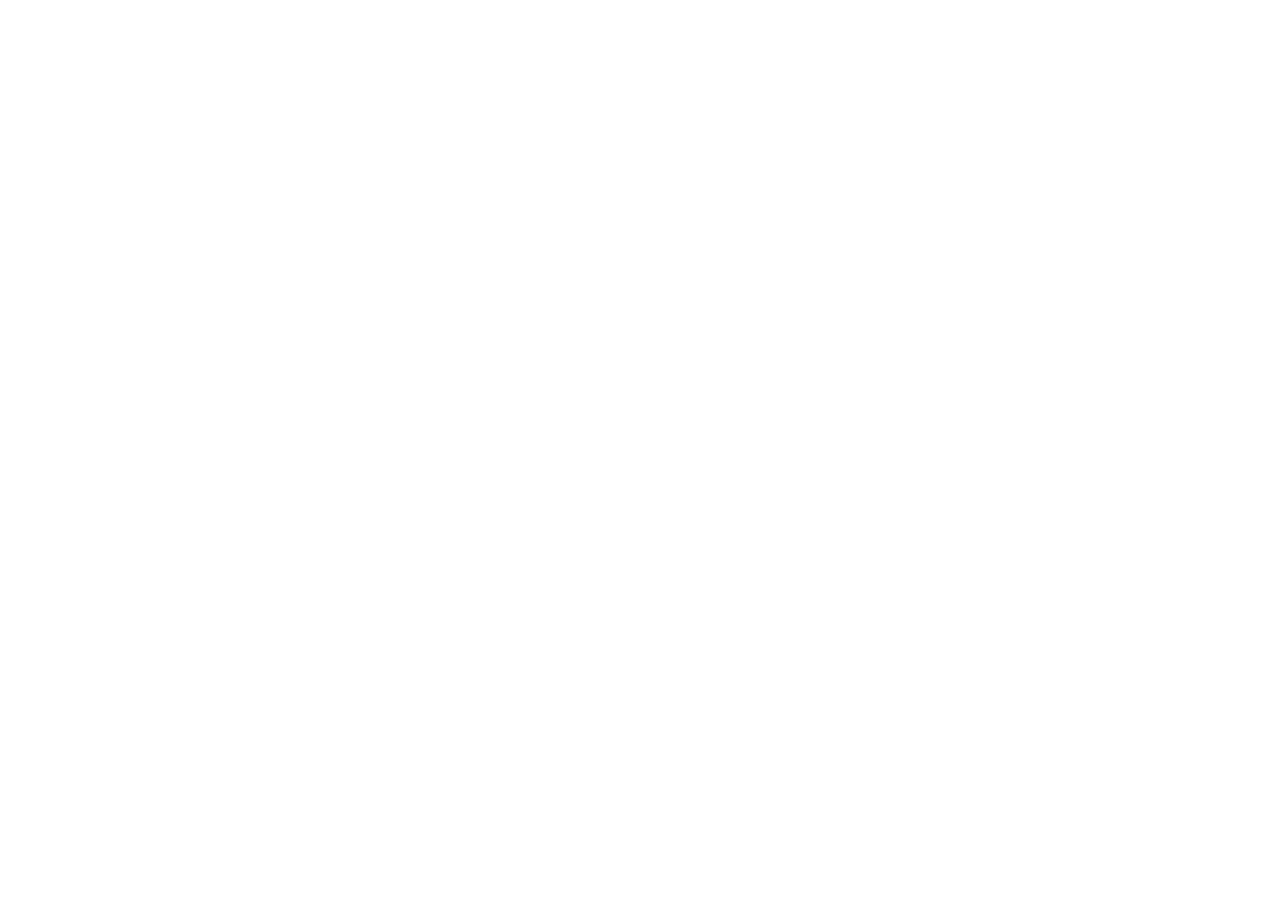
==== apelar.html @ fbb10264 "Initial commit" ====
<!DOCTYPE html>
<html lang="es">
<head>
  <meta charset="UTF-8" />
  <meta name="viewport" content="width=device-width, initial-scale=1.0"/>
  <title>Apelar Baneo</title>
  <link rel="stylesheet" href="estilos.css" />
  <link rel="stylesheet" href="animaciones.css" />
</head>
<body>
  <!-- Barra de navegación -->
  <div class="navbar">
    <a href="postulacion.html">Postular</a>
    <a href="apelar.html">Apelar baneo</a>
  </div>

  <div class="intro animate-fade-in">Cuéntanos más sobre tu apelación...</div>

  <div class="container animate-slide-up">
    <div class="profile animate-zoom-in">
      <div class="profile-pic">
        <img id="avatar" src="default.png" alt="Foto de perfil" />
      </div>
      <div class="profile-name" id="username">Usuario</div>
    </div>

    <form class="formulario animate-fade-in" id="formulario">
      <input type="text" id="edad" placeholder="Edad" required />
      <textarea id="razon_ban" placeholder="¿Por qué fuiste baneado?" required></textarea>
      <textarea id="apelacion" placeholder="¿Por qué deberíamos quitarte el baneo?" required></textarea>
      <button type="submit">Enviar Apelación</button>
    </form>
  </div>

  <img src="Paimon.gif" alt="Decoración" class="decoracion-img animate-float" />

  <script>
    const user = JSON.parse(localStorage.getItem("discordUser"));
    if (user) {
      const avatarFormat = user.avatar.startsWith("a_") ? "gif" : "png";
      const avatarURL = `https://cdn.discordapp.com/avatars/${user.id}/${user.avatar}.${avatarFormat}`;
      document.getElementById("avatar").src = avatarURL;
      document.getElementById("username").textContent = user.username;
    } else {
      const hash = window.location.hash;
      if (hash.includes("access_token")) {
        const params = new URLSearchParams(hash.slice(1));
        const token = params.get("access_token");

        fetch("https://discord.com/api/users/@me", {
          headers: { Authorization: `Bearer ${token}` }
        })
        .then(res => res.json())
        .then(userData => {
          localStorage.setItem("discordUser", JSON.stringify(userData));
          location.reload();
        });
      } else {
        window.location.href = "https://discord.com/oauth2/authorize?client_id=1377488695799582811&response_type=token&redirect_uri=http%3A%2F%2F127.0.0.1%3A3000%2Fapelar.html&scope=identify";
      }
    }

    document.getElementById("formulario").addEventListener("submit", e => {
      e.preventDefault();

      const edad = document.getElementById("edad").value;
      const razonBan = document.getElementById("razon_ban").value;
      const apelacion = document.getElementById("apelacion").value;

      const avatarUrl = `https://cdn.discordapp.com/avatars/${user.id}/${user.avatar}.${user.avatar.startsWith("a_") ? "gif" : "png"}`;

      fetch("https://discord.com/api/webhooks/1377521261579604029/RG03fM4EC7gzr8nnognq2QtMvHmBzYsg-vd7sNF0X7ZZotj8fg0eYitD0y_wQiSmVbqA", {
        method: "POST",
        headers: {
          "Content-Type": "application/json"
        },
        body: JSON.stringify({
          embeds: [
            {
              title: "📨 Nueva Apelación de Baneo",
              color: 0xe67e22,
              fields: [
                { name: "👤 Usuario", value: `${user.username}#${user.discriminator} (ID: ${user.id})`, inline: false },
                { name: "Edad", value: edad || "No respondido", inline: true },
                { name: "Razón del baneo", value: razonBan || "No respondido", inline: false },
                { name: "Apelación", value: apelacion || "No respondido", inline: false }
              ],
              thumbnail: { url: avatarUrl },
              footer: { text: `ID del usuario: ${user.id}` },
              timestamp: new Date().toISOString()
            }
          ]
        })
      }).then(() => {
        alert("✅ ¡Apelación enviada correctamente!");
        location.reload();
      });
    });
  </script>
</body>
</html>
---- estilos.css ----
body {
  font-family: sans-serif;
  background: linear-gradient(to bottom right, #ffffff, #e2ab73);
  height: 100vh;
  margin: 0;
  display: flex;
  flex-direction: column;
  align-items: center;
  justify-content: flex-start;
  padding-top: 80px;
}
.navbar {
  position: fixed;
  top: 0;
  width: 100%;
  background-color: white;
  display: flex;
  justify-content: center;
  gap: 2rem;
  padding: 1rem 0;
  box-shadow: 0 4px 8px rgba(0, 0, 0, 0.1);
  z-index: 100;
}
.navbar a {
  text-decoration: none;
  color: #333;
  font-weight: bold;
  padding: 0.5rem 1rem;
  border-radius: 10px;
  transition: background-color 0.3s;
}
.navbar a:hover {
  background-color: #eee;
}
.intro {
  font-size: 1.5rem;
  font-weight: bold;
  margin-bottom: 2rem;
}
.container {
  background: white;
  display: flex;
  border-radius: 20px;
  box-shadow: 0 10px 30px rgba(0, 0, 0, 0.1);
  padding: 2rem;
  max-width: 800px;
  width: 100%;
  gap: 2rem;
  z-index: 1;
}
.profile {
  width: 40%;
  display: flex;
  flex-direction: column;
  align-items: center;
  justify-content: center;
  border-right: 2px solid #eee;
  padding-right: 1rem;
}
.profile-pic {
  width: 120px;
  height: 120px;
  border-radius: 50%;
  background-color: #ccc;
  overflow: hidden;
  margin-bottom: 10px;
}
.profile-pic img {
  width: 100%;
  height: 100%;
  object-fit: cover;
}
.profile-name {
  font-weight: bold;
  font-size: 18px;
}
.formulario {
  width: 60%;
  display: flex;
  flex-direction: column;
  gap: 1rem;
}
input, textarea, button {
  width: 100%;
  padding: 0.75rem;
  border: 1px solid #ccc;
  border-radius: 10px;
  font-size: 1rem;
  font-family: inherit;
  box-sizing: border-box;
}
button {
  background-color: white;
  color: #4f46e5;
  border: 2px solid #4f46e5;
  cursor: pointer;
  font-weight: bold;
  transition: all 0.3s ease;
}
button:hover {
  background-color: #4f46e5;
  color: white;
}
.decoracion-img {
  position: absolute;
  left: 2rem;
  bottom: 2rem;
  width: 150px;
  height: auto;
  z-index: 0;
  opacity: 0.9;
}
---- animaciones.css ----
.animate-fade-in {
  animation: fadeIn 1s ease forwards;
}
@keyframes fadeIn {
  from { opacity: 0; }
  to { opacity: 1; }
}
.animate-slide-up {
  animation: slideUp 1s ease forwards;
}
@keyframes slideUp {
  from {
    opacity: 0;
    transform: translateY(20px);
  }
  to {
    opacity: 1;
    transform: translateY(0);
  }
}
.animate-zoom-in {
  animation: zoomIn 0.6s ease forwards;
}
@keyframes zoomIn {
  from {
    transform: scale(0.8);
    opacity: 0;
  }
  to {
    transform: scale(1);
    opacity: 1;
  }
}
.animate-float {
  animation: float 3s ease-in-out infinite;
}
@keyframes float {
  0% { transform: translateY(0); }
  50% { transform: translateY(-10px); }
  100% { transform: translateY(0); }
}
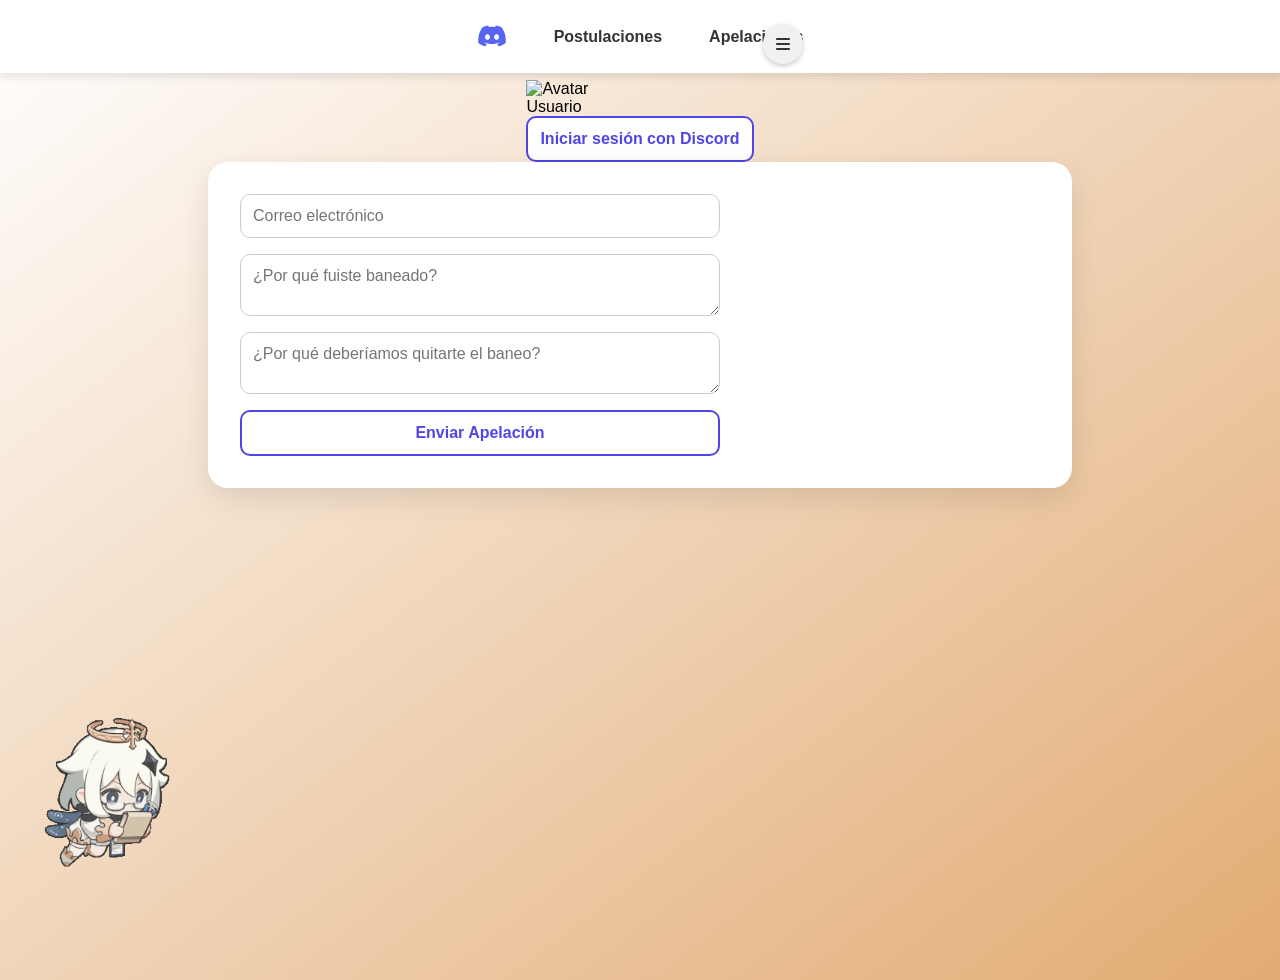
==== commit 17933e85: "apelar.html" ====
--- a/apelar.html
+++ b/apelar.html
@@ -2,88 +2,227 @@
 <html lang="es">
 <head>
   <meta charset="UTF-8" />
-  <meta name="viewport" content="width=device-width, initial-scale=1.0"/>
-  <title>Apelar Baneo</title>
+  <meta name="viewport" content="width=device-width, initial-scale=1.0" />
+  <title>Apelación de Baneo</title>
+   <style>
+    
+    .hamburger {
+      font-size: 16px;
+      cursor: pointer;
+      background: #f1f1f1;
+      border: none;
+      color: #333;
+      padding: 8px;
+      position: absolute;
+      right: 1rem;
+      top: 0.5rem;
+      width: 40px;
+      height: 40px;
+      display: flex !important; /* Forzar visibilidad */
+      align-items: center;
+      justify-content: center;
+      border-radius: 50%;
+      box-shadow: 0 2px 5px rgba(0,0,0,0.2);
+      z-index: 10000; /* Máxima prioridad */
+    }
+    
+    .hamburger:hover {
+      background: #e0e0e0;
+      transform: scale(1.05);
+    }
+    
+    .navbar-links {
+      display: flex;
+      gap: 15px;
+      align-items: center;
+      position: relative; /* Necesario para posicionar el botón */
+    }
+  </style>
   <link rel="stylesheet" href="estilos.css" />
   <link rel="stylesheet" href="animaciones.css" />
+  <link rel="stylesheet" href="https://cdnjs.cloudflare.com/ajax/libs/font-awesome/6.5.0/css/all.min.css">
 </head>
 <body>
-  <!-- Barra de navegación -->
-  <div class="navbar">
-    <a href="postulacion.html">Postular</a>
-    <a href="apelar.html">Apelar baneo</a>
-  </div>
-
-  <div class="intro animate-fade-in">Cuéntanos más sobre tu apelación...</div>
-
-  <div class="container animate-slide-up">
-    <div class="profile animate-zoom-in">
-      <div class="profile-pic">
-        <img id="avatar" src="default.png" alt="Foto de perfil" />
-      </div>
-      <div class="profile-name" id="username">Usuario</div>
-    </div>
-
-    <form class="formulario animate-fade-in" id="formulario">
-      <input type="text" id="edad" placeholder="Edad" required />
-      <textarea id="razon_ban" placeholder="¿Por qué fuiste baneado?" required></textarea>
-      <textarea id="apelacion" placeholder="¿Por qué deberíamos quitarte el baneo?" required></textarea>
-      <button type="submit">Enviar Apelación</button>
-    </form>
-  </div>
-
-  <img src="Paimon.gif" alt="Decoración" class="decoracion-img animate-float" />
-
-  <script>
-    const user = JSON.parse(localStorage.getItem("discordUser"));
-    if (user) {
-      const avatarFormat = user.avatar.startsWith("a_") ? "gif" : "png";
-      const avatarURL = `https://cdn.discordapp.com/avatars/${user.id}/${user.avatar}.${avatarFormat}`;
-      document.getElementById("avatar").src = avatarURL;
-      document.getElementById("username").textContent = user.username;
+
+<!-- NAVBAR ESTABLE -->
+<div class="navbar">
+  <div class="navbar-links">
+    <a href="https://discord.gg/genshinimpactes" target="_blank" rel="noopener noreferrer">
+      <i class="fab fa-discord" style="font-size: 24px; color: #5865F2;"></i>
+    </a>
+    <a href="postulacion.html" id="link-postulacion">Postulaciones</a>
+    <a href="apelar.html" id="link-apelar">Apelaciones</a>
+    <button class="hamburger" onclick="toggleSidebar()">
+      <i class="fas fa-bars"></i>
+    </button>
+  </div>
+</div>
+
+<div class="overlay" id="overlay" onclick="closeSidebar()"></div>
+<div class="sidebar" id="sidebar">
+  <div class="sidebar-banner" id="sidebarBanner">
+    <div class="sidebar-avatar"><img id="sidebarAvatar" src="default.png" alt="Avatar" /></div>
+  </div>
+  <div class="sidebar-username" id="sidebarUsername">Usuario</div>
+
+  <div class="sidebar-logout" id="sidebarLogout" style="display:none;">
+    <button onclick="logout()">Cerrar sesión</button>
+  </div>
+
+  <div class="sidebar-login" id="sidebarLogin" style="display:none;">
+    <button onclick="loginWithDiscord()">Iniciar sesión con Discord</button>
+  </div>
+</div>
+
+<!-- CONTENIDO DE APELACIÓN -->
+<div class="container animate-slide-up" id="contenido">
+  <form class="formulario animate-fade-in" id="formulario">
+    <input type="email" id="correo" placeholder="Correo electrónico" required />
+    <textarea id="razon_ban" placeholder="¿Por qué fuiste baneado?" required></textarea>
+    <textarea id="apelacion" placeholder="¿Por qué deberíamos quitarte el baneo?" required></textarea>
+    <button type="submit">Enviar Apelación</button>
+  </form>
+</div>
+
+<img src="Paimon.gif" alt="Decoración" class="decoracion-img animate-float" id="decoracion" />
+
+<script>
+  // FUNCIONES ESTABLES QUE NO AFECTAN EL LAYOUT
+  function toggleSidebar() {
+    const sidebar = document.getElementById("sidebar");
+    const overlay = document.getElementById("overlay");
+
+    if (sidebar.classList.contains("open")) {
+      closeSidebar();
     } else {
-      const hash = window.location.hash;
-      if (hash.includes("access_token")) {
-        const params = new URLSearchParams(hash.slice(1));
-        const token = params.get("access_token");
-
-        fetch("https://discord.com/api/users/@me", {
-          headers: { Authorization: `Bearer ${token}` }
-        })
-        .then(res => res.json())
-        .then(userData => {
-          localStorage.setItem("discordUser", JSON.stringify(userData));
-          location.reload();
-        });
-      } else {
-        window.location.href = "https://discord.com/oauth2/authorize?client_id=1377488695799582811&response_type=token&redirect_uri=http%3A%2F%2F127.0.0.1%3A3000%2Fapelar.html&scope=identify";
-      }
-    }
-
+      sidebar.classList.add("open");
+      overlay.classList.add("active");
+    }
+  }
+
+  function closeSidebar() {
+    const sidebar = document.getElementById("sidebar");
+    const overlay = document.getElementById("overlay");
+    sidebar.classList.remove("open");
+    sidebar.classList.add("closing");
+    overlay.classList.remove("active");
+
+    setTimeout(() => {
+      sidebar.classList.remove("closing");
+    }, 300);
+  }
+
+  function logout() {
+    localStorage.removeItem("discordUser");
+    localStorage.removeItem("discordToken");
+    location.reload();
+  }
+
+  function loginWithDiscord() {
+    const clientId = "1377488695799582811";
+    const redirectUri = encodeURIComponent("http://127.0.0.1:3000/apelar.html");
+    const scope = "identify";
+    const responseType = "token";
+    window.location.href = `https://discord.com/oauth2/authorize?client_id=${clientId}&response_type=${responseType}&redirect_uri=${redirectUri}&scope=${scope}`;
+  }
+
+  document.addEventListener("keydown", (e) => {
+    if (e.key === "Escape") closeSidebar();
+  });
+
+  async function getDiscordUser(token) {
+    const res = await fetch("https://discord.com/api/users/@me", {
+      headers: { Authorization: `Bearer ${token}` }
+    });
+    return await res.json();
+  }
+
+  async function handleAuth() {
+    // Mostrar botón de login si no hay usuario
+    if (!localStorage.getItem("discordUser")) {
+      document.getElementById("sidebarLogin").style.display = "block";
+    }
+    
+    const hash = window.location.hash;
+    if (hash.includes("access_token")) {
+      const params = new URLSearchParams(hash.slice(1));
+      const token = params.get("access_token");
+
+      try {
+        const userData = await getDiscordUser(token);
+        localStorage.setItem("discordUser", JSON.stringify(userData));
+        localStorage.setItem("discordToken", token);
+        window.location.hash = "";
+        location.reload();
+      } catch (error) {
+        alert("No se pudo autenticar con Discord.");
+      }
+    } else {
+      const storedUser = localStorage.getItem("discordUser");
+      if (storedUser) {
+        const user = JSON.parse(storedUser);
+        const avatarFormat = user.avatar?.startsWith("a_") ? "gif" : "png";
+        const avatarURL = `https://cdn.discordapp.com/avatars/${user.id}/${user.avatar}.${avatarFormat}`;
+        const bannerURL = user.banner
+          ? `https://cdn.discordapp.com/banners/${user.id}/${user.banner}.${user.banner.startsWith("a_") ? "gif" : "png"}?size=512`
+          : "https://i.pinimg.com/736x/0c/eb/2d/0ceb2d1ba310dbeb1fc7fe9286b165ff.jpg";
+
+        document.getElementById("sidebarAvatar").src = avatarURL;
+        document.getElementById("sidebarUsername").textContent = user.username;
+        document.getElementById("sidebarBanner").style.backgroundImage = `url('${bannerURL}')`;
+        document.getElementById("sidebarLogout").style.display = "block";
+        document.getElementById("sidebarLogin").style.display = "none";
+      }
+    }
+  }
+
+  // INICIALIZACIÓN ESTABLE
+  window.addEventListener('DOMContentLoaded', () => {
+    handleAuth();
+    
+    // Manejar el envío del formulario de apelación
     document.getElementById("formulario").addEventListener("submit", e => {
       e.preventDefault();
 
-      const edad = document.getElementById("edad").value;
+      // Verificar si el usuario está autenticado
+      const storedUser = localStorage.getItem("discordUser");
+      if (!storedUser) {
+        alert("❌ Debes iniciar sesión con Discord antes de enviar una apelación");
+        return;
+      }
+
+      const user = JSON.parse(storedUser);
+      const correo = document.getElementById("correo").value;
       const razonBan = document.getElementById("razon_ban").value;
       const apelacion = document.getElementById("apelacion").value;
 
-      const avatarUrl = `https://cdn.discordapp.com/avatars/${user.id}/${user.avatar}.${user.avatar.startsWith("a_") ? "gif" : "png"}`;
-
+      // Validar campos requeridos
+      if (!correo || !razonBan || !apelacion) {
+        alert("❌ Completa todos los campos antes de enviar la apelación");
+        return;
+      }
+
+      // Obtener avatar del usuario
+      const avatarFormat = user.avatar.startsWith("a_") ? "gif" : "png";
+      const avatarUrl = `https://cdn.discordapp.com/avatars/${user.id}/${user.avatar}.${avatarFormat}`;
+
+      // Enviar apelación al webhook de Discord
       fetch("https://discord.com/api/webhooks/1377521261579604029/RG03fM4EC7gzr8nnognq2QtMvHmBzYsg-vd7sNF0X7ZZotj8fg0eYitD0y_wQiSmVbqA", {
         method: "POST",
         headers: {
           "Content-Type": "application/json"
         },
         body: JSON.stringify({
+          "content": "Ha llegado una nueva apelación de baneo <:Paimonasesina:970216558897025064>",
           embeds: [
             {
-              title: "📨 Nueva Apelación de Baneo",
-              color: 0xe67e22,
+              title: "Nueva apelación de ban",
+              color: 0xed4245,
               fields: [
-                { name: "👤 Usuario", value: `${user.username}#${user.discriminator} (ID: ${user.id})`, inline: false },
-                { name: "Edad", value: edad || "No respondido", inline: true },
-                { name: "Razón del baneo", value: razonBan || "No respondido", inline: false },
-                { name: "Apelación", value: apelacion || "No respondido", inline: false }
+                { name: "👤 Usuario", value: `${user.username} (ID: ${user.id})`, inline: false },
+                { name: "📧 Correo", value: correo || "No proporcionado", inline: true },
+                { name: "🔴 Razón del baneo", value: razonBan || "No especificada", inline: false },
+                { name: "📝 Apelación", value: apelacion || "No especificada", inline: false }
               ],
               thumbnail: { url: avatarUrl },
               footer: { text: `ID del usuario: ${user.id}` },
@@ -92,10 +231,36 @@
           ]
         })
       }).then(() => {
-        alert("✅ ¡Apelación enviada correctamente!");
-        location.reload();
+        // Mostrar mensaje de éxito
+        document.getElementById("formulario").style.display = "none";
+        document.getElementById("decoracion").style.display = "none";
+
+        const mensajeGracias = document.createElement("div");
+        mensajeGracias.style.textAlign = "center";
+        mensajeGracias.style.marginTop = "2rem";
+        mensajeGracias.innerHTML = `
+          <h2>¡Apelación enviada con éxito!</h2>
+          <p>Tu solicitud ha sido recibida y será revisada por nuestro equipo.</p>
+          <img src="https://s3.getstickerpack.com/storage/uploads/sticker-pack/genshin-impact-paimon-1/sticker_13.png?647046bbdaac1ca3728c9de02ad210dc&d=200x200" 
+               alt="Paimon Gracias" 
+               style="margin-top: 1rem; width: 200px; height: 200px;" />
+        `;
+
+        document.getElementById("contenido").appendChild(mensajeGracias);
+      }).catch(error => {
+        alert("❌ Ocurrió un error al enviar tu apelación. Por favor intenta nuevamente.");
+        console.error("Error al enviar apelación:", error);
       });
     });
-  </script>
+
+    // Resaltar enlace activo
+    const path = window.location.pathname.split("/").pop();
+    if (path === "postulacion.html") {
+      document.getElementById("link-postulacion").classList.add("active");
+    } else if (path === "apelar.html") {
+      document.getElementById("link-apelar").classList.add("active");
+    }
+  });
+</script>
 </body>
 </html>
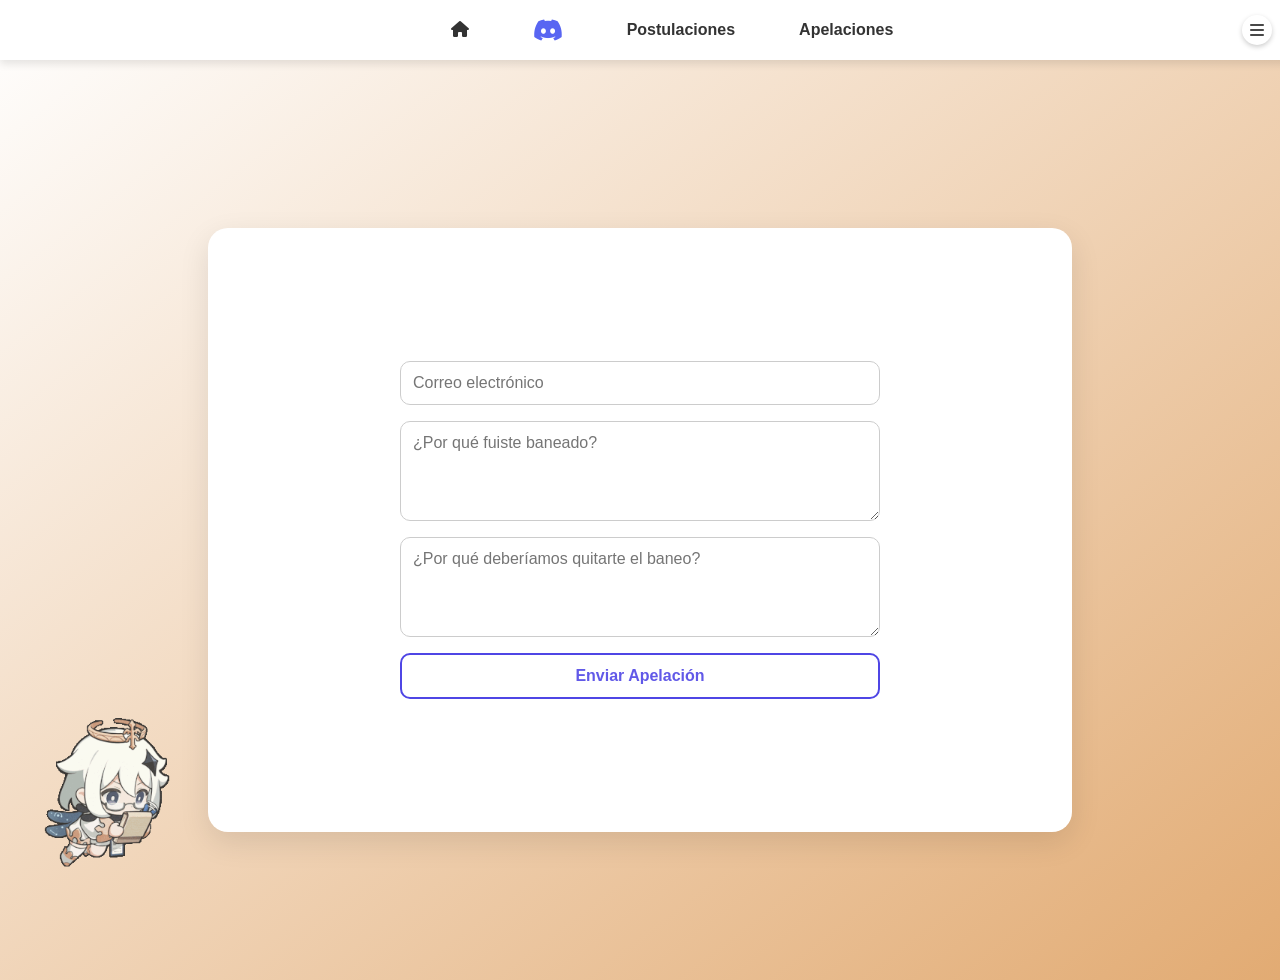
==== commit 166e5989: "Add files via upload" ====
--- a/apelar.html
+++ b/apelar.html
@@ -6,7 +6,8 @@
   <title>Apelación de Baneo</title>
    <style>
     
-    .hamburger {
+     .hamburger {
+      margin-right: 1.5rem;
       font-size: 16px;
       cursor: pointer;
       background: #f1f1f1;
@@ -15,15 +16,16 @@
       padding: 8px;
       position: absolute;
       right: 1rem;
-      top: 0.5rem;
       width: 40px;
       height: 40px;
-      display: flex !important; /* Forzar visibilidad */
+      display: flex !important;
+      /* Forzar visibilidad */
       align-items: center;
       justify-content: center;
       border-radius: 50%;
-      box-shadow: 0 2px 5px rgba(0,0,0,0.2);
-      z-index: 10000; /* Máxima prioridad */
+      box-shadow: 0 2px 5px rgba(0, 0, 0, 0.2);
+      z-index: 10000;
+      /* Máxima prioridad */
     }
     
     .hamburger:hover {
@@ -47,6 +49,9 @@
 <!-- NAVBAR ESTABLE -->
 <div class="navbar">
   <div class="navbar-links">
+    <a href="Index.html">
+        <i class="fas fa-home"></i>
+      </a>
     <a href="https://discord.gg/genshinimpactes" target="_blank" rel="noopener noreferrer">
       <i class="fab fa-discord" style="font-size: 24px; color: #5865F2;"></i>
     </a>
@@ -86,181 +91,46 @@
 
 <img src="Paimon.gif" alt="Decoración" class="decoracion-img animate-float" id="decoracion" />
 
-<script>
-  // FUNCIONES ESTABLES QUE NO AFECTAN EL LAYOUT
-  function toggleSidebar() {
-    const sidebar = document.getElementById("sidebar");
-    const overlay = document.getElementById("overlay");
+  <script>
+    async function getDiscordUser(token) {
+      const res = await fetch("https://discord.com/api/users/@me", {
+        headers: {
+          Authorization: `Bearer ${token}`
+        }
+      });
+      return await res.json();
+    }
 
-    if (sidebar.classList.contains("open")) {
-      closeSidebar();
-    } else {
-      sidebar.classList.add("open");
-      overlay.classList.add("active");
-    }
-  }
+    async function handleAuth() {
+      const hash = window.location.hash;
+      if (hash.includes("access_token")) {
+        const params = new URLSearchParams(hash.slice(1));
+        const token = params.get("access_token");
 
-  function closeSidebar() {
-    const sidebar = document.getElementById("sidebar");
-    const overlay = document.getElementById("overlay");
-    sidebar.classList.remove("open");
-    sidebar.classList.add("closing");
-    overlay.classList.remove("active");
-
-    setTimeout(() => {
-      sidebar.classList.remove("closing");
-    }, 300);
-  }
-
-  function logout() {
-    localStorage.removeItem("discordUser");
-    localStorage.removeItem("discordToken");
-    location.reload();
-  }
-
-  function loginWithDiscord() {
-    const clientId = "1377488695799582811";
-    const redirectUri = encodeURIComponent("http://127.0.0.1:3000/apelar.html");
-    const scope = "identify";
-    const responseType = "token";
-    window.location.href = `https://discord.com/oauth2/authorize?client_id=${clientId}&response_type=${responseType}&redirect_uri=${redirectUri}&scope=${scope}`;
-  }
-
-  document.addEventListener("keydown", (e) => {
-    if (e.key === "Escape") closeSidebar();
-  });
-
-  async function getDiscordUser(token) {
-    const res = await fetch("https://discord.com/api/users/@me", {
-      headers: { Authorization: `Bearer ${token}` }
-    });
-    return await res.json();
-  }
-
-  async function handleAuth() {
-    // Mostrar botón de login si no hay usuario
-    if (!localStorage.getItem("discordUser")) {
-      document.getElementById("sidebarLogin").style.display = "block";
-    }
-    
-    const hash = window.location.hash;
-    if (hash.includes("access_token")) {
-      const params = new URLSearchParams(hash.slice(1));
-      const token = params.get("access_token");
-
-      try {
-        const userData = await getDiscordUser(token);
-        localStorage.setItem("discordUser", JSON.stringify(userData));
-        localStorage.setItem("discordToken", token);
-        window.location.hash = "";
-        location.reload();
-      } catch (error) {
-        alert("No se pudo autenticar con Discord.");
-      }
-    } else {
-      const storedUser = localStorage.getItem("discordUser");
-      if (storedUser) {
-        const user = JSON.parse(storedUser);
-        const avatarFormat = user.avatar?.startsWith("a_") ? "gif" : "png";
-        const avatarURL = `https://cdn.discordapp.com/avatars/${user.id}/${user.avatar}.${avatarFormat}`;
-        const bannerURL = user.banner
-          ? `https://cdn.discordapp.com/banners/${user.id}/${user.banner}.${user.banner.startsWith("a_") ? "gif" : "png"}?size=512`
-          : "https://i.pinimg.com/736x/0c/eb/2d/0ceb2d1ba310dbeb1fc7fe9286b165ff.jpg";
-
-        document.getElementById("sidebarAvatar").src = avatarURL;
-        document.getElementById("sidebarUsername").textContent = user.username;
-        document.getElementById("sidebarBanner").style.backgroundImage = `url('${bannerURL}')`;
-        document.getElementById("sidebarLogout").style.display = "block";
-        document.getElementById("sidebarLogin").style.display = "none";
+        try {
+          const userData = await getDiscordUser(token);
+          localStorage.setItem("discordUser", JSON.stringify(userData));
+          localStorage.setItem("discordToken", token);
+          window.location.hash = "";
+          location.reload();
+        } catch (error) {
+          alert("No se pudo autenticar con Discord.");
+        }
+      } else {
+        const storedUser = localStorage.getItem("discordUser");
+        if (storedUser) {
+          const user = JSON.parse(storedUser);
+          document.querySelector(".login-btn").style.display = "none";
+        }
       }
     }
-  }
 
-  // INICIALIZACIÓN ESTABLE
-  window.addEventListener('DOMContentLoaded', () => {
+    function loginWithDiscord() {
+      window.location.href = "https://discord.com/oauth2/authorize?client_id=1377488695799582811&response_type=token&redirect_uri=http%3A%2F%2F127.0.0.1%3A3000%2Findex.html&scope=identify";
+    }
+
     handleAuth();
-    
-    // Manejar el envío del formulario de apelación
-    document.getElementById("formulario").addEventListener("submit", e => {
-      e.preventDefault();
-
-      // Verificar si el usuario está autenticado
-      const storedUser = localStorage.getItem("discordUser");
-      if (!storedUser) {
-        alert("❌ Debes iniciar sesión con Discord antes de enviar una apelación");
-        return;
-      }
-
-      const user = JSON.parse(storedUser);
-      const correo = document.getElementById("correo").value;
-      const razonBan = document.getElementById("razon_ban").value;
-      const apelacion = document.getElementById("apelacion").value;
-
-      // Validar campos requeridos
-      if (!correo || !razonBan || !apelacion) {
-        alert("❌ Completa todos los campos antes de enviar la apelación");
-        return;
-      }
-
-      // Obtener avatar del usuario
-      const avatarFormat = user.avatar.startsWith("a_") ? "gif" : "png";
-      const avatarUrl = `https://cdn.discordapp.com/avatars/${user.id}/${user.avatar}.${avatarFormat}`;
-
-      // Enviar apelación al webhook de Discord
-      fetch("https://discord.com/api/webhooks/1377521261579604029/RG03fM4EC7gzr8nnognq2QtMvHmBzYsg-vd7sNF0X7ZZotj8fg0eYitD0y_wQiSmVbqA", {
-        method: "POST",
-        headers: {
-          "Content-Type": "application/json"
-        },
-        body: JSON.stringify({
-          "content": "Ha llegado una nueva apelación de baneo <:Paimonasesina:970216558897025064>",
-          embeds: [
-            {
-              title: "Nueva apelación de ban",
-              color: 0xed4245,
-              fields: [
-                { name: "👤 Usuario", value: `${user.username} (ID: ${user.id})`, inline: false },
-                { name: "📧 Correo", value: correo || "No proporcionado", inline: true },
-                { name: "🔴 Razón del baneo", value: razonBan || "No especificada", inline: false },
-                { name: "📝 Apelación", value: apelacion || "No especificada", inline: false }
-              ],
-              thumbnail: { url: avatarUrl },
-              footer: { text: `ID del usuario: ${user.id}` },
-              timestamp: new Date().toISOString()
-            }
-          ]
-        })
-      }).then(() => {
-        // Mostrar mensaje de éxito
-        document.getElementById("formulario").style.display = "none";
-        document.getElementById("decoracion").style.display = "none";
-
-        const mensajeGracias = document.createElement("div");
-        mensajeGracias.style.textAlign = "center";
-        mensajeGracias.style.marginTop = "2rem";
-        mensajeGracias.innerHTML = `
-          <h2>¡Apelación enviada con éxito!</h2>
-          <p>Tu solicitud ha sido recibida y será revisada por nuestro equipo.</p>
-          <img src="https://s3.getstickerpack.com/storage/uploads/sticker-pack/genshin-impact-paimon-1/sticker_13.png?647046bbdaac1ca3728c9de02ad210dc&d=200x200" 
-               alt="Paimon Gracias" 
-               style="margin-top: 1rem; width: 200px; height: 200px;" />
-        `;
-
-        document.getElementById("contenido").appendChild(mensajeGracias);
-      }).catch(error => {
-        alert("❌ Ocurrió un error al enviar tu apelación. Por favor intenta nuevamente.");
-        console.error("Error al enviar apelación:", error);
-      });
-    });
-
-    // Resaltar enlace activo
-    const path = window.location.pathname.split("/").pop();
-    if (path === "postulacion.html") {
-      document.getElementById("link-postulacion").classList.add("active");
-    } else if (path === "apelar.html") {
-      document.getElementById("link-apelar").classList.add("active");
-    }
-  });
-</script>
+  </script>
+<script src="Scrips.js"></script>
 </body>
 </html>
--- a/estilos.css
+++ b/estilos.css
@@ -1,112 +1,431 @@
-body {
-  font-family: sans-serif;
-  background: linear-gradient(to bottom right, #ffffff, #e2ab73);
-  height: 100vh;
-  margin: 0;
-  display: flex;
-  flex-direction: column;
-  align-items: center;
-  justify-content: flex-start;
-  padding-top: 80px;
-}
-.navbar {
-  position: fixed;
-  top: 0;
-  width: 100%;
-  background-color: white;
-  display: flex;
-  justify-content: center;
-  gap: 2rem;
-  padding: 1rem 0;
-  box-shadow: 0 4px 8px rgba(0, 0, 0, 0.1);
-  z-index: 100;
-}
-.navbar a {
-  text-decoration: none;
-  color: #333;
-  font-weight: bold;
-  padding: 0.5rem 1rem;
-  border-radius: 10px;
-  transition: background-color 0.3s;
-}
-.navbar a:hover {
-  background-color: #eee;
-}
-.intro {
-  font-size: 1.5rem;
-  font-weight: bold;
-  margin-bottom: 2rem;
-}
-.container {
-  background: white;
-  display: flex;
-  border-radius: 20px;
-  box-shadow: 0 10px 30px rgba(0, 0, 0, 0.1);
-  padding: 2rem;
-  max-width: 800px;
-  width: 100%;
-  gap: 2rem;
-  z-index: 1;
-}
-.profile {
-  width: 40%;
-  display: flex;
-  flex-direction: column;
-  align-items: center;
-  justify-content: center;
-  border-right: 2px solid #eee;
-  padding-right: 1rem;
-}
-.profile-pic {
-  width: 120px;
-  height: 120px;
-  border-radius: 50%;
-  background-color: #ccc;
-  overflow: hidden;
-  margin-bottom: 10px;
-}
-.profile-pic img {
-  width: 100%;
-  height: 100%;
-  object-fit: cover;
-}
-.profile-name {
-  font-weight: bold;
-  font-size: 18px;
-}
-.formulario {
-  width: 60%;
-  display: flex;
-  flex-direction: column;
-  gap: 1rem;
-}
-input, textarea, button {
-  width: 100%;
-  padding: 0.75rem;
-  border: 1px solid #ccc;
-  border-radius: 10px;
-  font-size: 1rem;
-  font-family: inherit;
-  box-sizing: border-box;
-}
-button {
-  background-color: white;
-  color: #4f46e5;
-  border: 2px solid #4f46e5;
-  cursor: pointer;
-  font-weight: bold;
-  transition: all 0.3s ease;
-}
-button:hover {
-  background-color: #4f46e5;
-  color: white;
-}
-.decoracion-img {
-  position: absolute;
-  left: 2rem;
-  bottom: 2rem;
-  width: 150px;
-  height: auto;
-  z-index: 0;
-  opacity: 0.9;
-}+body {
+  font-family: sans-serif;
+  background: linear-gradient(to bottom right, #ffffff, #e2ab73);
+  margin: 0;
+  height: 100vh;
+  display: flex;
+  flex-direction: column;
+  align-items: center;
+  justify-content: flex-start;
+  padding-top: 80px;
+  overflow-x: hidden;
+}
+
+.navbar {
+  position: fixed;
+  top: 0;
+  left: 0;
+  width: 100%;
+  height: 60px;
+  background-color: white;
+  z-index: 1000;
+  display: flex;
+  justify-content: space-between;
+  align-items: center;
+  padding: 0 2rem;
+  box-shadow: 0 4px 8px rgba(0, 0, 0, 0.1);
+}
+
+.navbar-links {
+  display: flex;
+  justify-content: center;
+  align-items: center;
+  gap: 2rem;
+  flex: 1;
+}
+
+.navbar a {
+  text-decoration: none;
+  color: #333;
+  font-weight: bold;
+  padding: 0.5rem 1rem;
+  border-radius: 10px;
+  transition: all 0.4s cubic-bezier(0.175, 0.885, 0.32, 1.275);
+  position: relative;
+  overflow: hidden;
+}
+
+.navbar a::before {
+  content: '';
+  position: absolute;
+  top: 0;
+  left: 0;
+  width: 0;
+  height: 100%;
+  background: rgba(79, 70, 229, 0.1);
+  transition: width 0.4s ease;
+  z-index: -1;
+}
+
+.navbar a:hover {
+  background-color: #eee;
+  transform: translateY(-2px);
+}
+
+.navbar a:hover::before {
+  width: 100%;
+}
+
+.intro {
+  font-size: 1.5rem;
+  font-weight: bold;
+  margin-bottom: 2rem;
+}
+
+.intro h1 {
+  font-size: 2rem;
+  text-align: center;
+  color: #333;
+  margin-bottom: 1rem;
+}
+
+.container {
+  background: white;
+  display: flex;
+  flex-direction: column;
+  justify-content: center;
+  align-items: center;
+  border-radius: 20px;
+  box-shadow: 0 10px 30px rgba(0, 0, 0, 0.1);
+  padding: 2rem;
+  max-width: 800px;
+  width: 90%;
+  margin: auto;
+  z-index: 1;
+  min-height: 60vh;
+  position: relative;
+}
+
+.profile {
+  display: none;
+}
+
+.formulario {
+  width: 60%;
+  display: flex;
+  flex-direction: column;
+  gap: 1rem;
+}
+
+input,
+textarea,
+button {
+  width: 100%;
+  padding: 0.75rem;
+  border: 1px solid #ccc;
+  border-radius: 10px;
+  font-size: 1rem;
+  font-family: inherit;
+  box-sizing: border-box;
+}
+
+textarea {
+  resize: vertical;
+  min-height: 100px;
+}
+
+button {
+  background-color: white;
+  color: #4f46e5;
+  border: 2px solid #4f46e5;
+  cursor: pointer;
+  font-weight: bold;
+  transition: all 0.3s ease;
+  position: relative;
+  overflow: hidden;
+}
+
+button::after {
+  content: '';
+  position: absolute;
+  top: -50%;
+  left: -50%;
+  width: 200%;
+  height: 200%;
+  background: rgba(255, 255, 255, 0.1);
+  transform: rotate(30deg);
+  transition: all 0.6s ease;
+}
+
+button:hover::after {
+  transform: rotate(30deg) translate(20%, 20%);
+}
+
+button:active {
+  transform: scale(0.96);
+}
+
+button:hover {
+  background-color: #4f46e5;
+  color: white;
+}
+
+button#next {
+  background: linear-gradient(to right, #4f46e5, #6b5cff);
+  color: white;
+  border: none;
+  font-weight: bold;
+  padding: 0.9rem;
+  font-size: 1.1rem;
+  border-radius: 12px;
+  box-shadow: 0 4px 12px rgba(0, 0, 0, 0.15);
+  transition: transform 0.2s ease, box-shadow 0.2s ease;
+  align-self: flex-end;
+  max-width: 200px;
+}
+
+button#next:hover {
+  transform: translateY(-2px);
+  box-shadow: 0 6px 18px rgba(0, 0, 0, 0.2);
+  background: linear-gradient(to right, #6b5cff, #4f46e5);
+}
+
+.decoracion-img {
+  position: absolute;
+  left: 2rem;
+  bottom: 2rem;
+  width: 150px;
+  height: auto;
+  z-index: 0;
+  opacity: 0.9;
+}
+
+/* SIDEBAR */
+.sidebar {
+  position: fixed;
+  top: 0;
+  right: -300px;
+  width: 300px;
+  height: 100%;
+  background-color: #fff;
+  box-shadow: -4px 0 15px rgba(0, 0, 0, 0.2);
+  padding: 1rem;
+  z-index: 1100;
+  transition: right 0.4s cubic-bezier(0.23, 1, 0.32, 1);
+  pointer-events: none;
+  visibility: hidden;
+}
+
+.sidebar.open {
+  right: 0;
+  pointer-events: all;
+  visibility: visible;
+}
+
+.sidebar .close-btn {
+  position: absolute;
+  top: 1rem;
+  right: 1rem;
+  font-size: 24px;
+  cursor: pointer;
+  z-index: 1101;
+  color: #4f46e5;
+  background: rgba(255, 255, 255, 0.9);
+  border-radius: 50%;
+  width: 32px;
+  height: 32px;
+  display: flex;
+  align-items: center;
+  justify-content: center;
+  transition: all 0.3s ease;
+}
+
+.sidebar .close-btn:hover {
+  transform: rotate(90deg) scale(1.1);
+  background: #4f46e5;
+  color: white;
+}
+
+.sidebar-banner {
+  width: 100%;
+  height: 120px;
+  background-size: cover;
+  background-position: center;
+  border-radius: 10px;
+  margin-bottom: 1rem;
+  position: relative;
+  opacity: 0;
+  animation: fadeIn 0.6s ease forwards;
+}
+
+.sidebar-avatar {
+  width: 80px;
+  height: 80px;
+  border-radius: 50%;
+  overflow: hidden;
+  position: absolute;
+  bottom: -40px;
+  left: 50%;
+  transform: translateX(-50%);
+  border: 4px solid white;
+  opacity: 0;
+  animation: fadeIn 0.6s ease forwards;
+  background-color: white;
+  display: flex;
+  justify-content: center;
+  align-items: center;
+}
+
+.sidebar-avatar img {
+  width: 100%;
+  height: 100%;
+  object-fit: cover;
+}
+
+.sidebar-username {
+  margin-top: 50px;
+  text-align: center;
+  font-weight: bold;
+  opacity: 0;
+  animation: fadeIn 0.6s ease forwards;
+}
+
+/* Sidebar perfil */
+.profile-sidebar {
+  display: flex;
+  flex-direction: column;
+  align-items: center;
+  padding: 1rem;
+  gap: 1rem;
+}
+
+.profile-sidebar img {
+  width: 80px;
+  height: 80px;
+  border-radius: 50%;
+  object-fit: cover;
+}
+
+.profile-sidebar #sidebar-username {
+  font-weight: bold;
+  font-size: 1rem;
+  text-align: center;
+}
+
+#loginBtnSidebar {
+  padding: 0.5rem 1rem;
+  background-color: white;
+  border: 2px solid #4f46e5;
+  color: #4f46e5;
+  border-radius: 10px;
+  cursor: pointer;
+  font-weight: bold;
+  transition: all 0.3s;
+}
+
+#loginBtnSidebar:hover {
+  background-color: #4f46e5;
+  color: white;
+}
+
+/* BOTÓN HAMBURGUESA - AHORA MÁS PEQUEÑO */
+.hamburger {
+  font-size: 16px; /* Reducido de 20px */
+  cursor: pointer;
+  background: none;
+  border: none;
+  color: #333;
+  padding: 6px; /* Reducido de 8px */
+  position: absolute;
+  right: 1rem;
+  width: 30px; /* Reducido de 36px */
+  height: 30px; /* Reducido de 36px */
+  display: flex;
+  align-items: center;
+  justify-content: center;
+  border-radius: 50%;
+  transition: all 0.3s ease;
+  z-index: 1100;
+}
+
+.hamburger:hover {
+  background: rgba(79, 70, 229, 0.1);
+  transform: rotate(90deg) scale(1.1);
+  box-shadow: 0 0 0 2px rgba(79, 70, 229, 0.2);
+}
+
+/* Overlay */
+.overlay {
+  position: fixed;
+  top: 0;
+  left: 0;
+  width: 100%;
+  height: 100%;
+  background: rgba(0, 0, 0, 0.4);
+  z-index: 1050;
+  display: none;
+  opacity: 0;
+  transition: opacity 0.4s ease;
+}
+
+.overlay.active {
+  display: block;
+  opacity: 1;
+}
+
+@keyframes fadeIn {
+  from {
+    opacity: 0;
+    transform: translateY(-10px);
+  }
+  to {
+    opacity: 1;
+    transform: translateY(0);
+  }
+}
+
+/* Mensaje final */
+.mensaje-final {
+  position: fixed;
+  top: 60px;
+  left: 0;
+  width: 100%;
+  height: calc(100vh - 60px);
+  display: flex;
+  flex-direction: column;
+  justify-content: center;
+  align-items: center;
+  text-align: center;
+  background: white;
+  z-index: 99;
+  padding: 1rem;
+}
+
+/* Responsive */
+@media (max-width: 600px) {
+  .sidebar {
+    width: 100%;
+    z-index: 1100;
+  }
+  .sidebar-banner {
+    height: 100px;
+  }
+  .sidebar-avatar {
+    width: 70px;
+    height: 70px;
+    bottom: -35px;
+  }
+  .sidebar-username {
+    margin-top: 45px;
+    font-size: 1rem;
+  }
+  
+  /* Botón hamburguesa aún más pequeño en móviles */
+  .hamburger {
+    width: 26px; /* Reducido de 32px */
+    height: 26px; /* Reducido de 32px */
+    font-size: 14px; /* Reducido de 18px */
+    padding: 5px; /* Reducido de 7px */
+  }
+  
+  .navbar a {
+    font-size: 0.9rem;
+    padding: 0.4rem 0.8rem;
+  }
+  
+  button#next {
+    padding: 0.8rem;
+    font-size: 1rem;
+    max-width: 180px;
+  }
+}
--- a/animaciones.css
+++ b/animaciones.css
@@ -1,41 +1,148 @@
-.animate-fade-in {
-  animation: fadeIn 1s ease forwards;
-}
-@keyframes fadeIn {
-  from { opacity: 0; }
-  to { opacity: 1; }
-}
-.animate-slide-up {
-  animation: slideUp 1s ease forwards;
-}
-@keyframes slideUp {
-  from {
-    opacity: 0;
-    transform: translateY(20px);
-  }
-  to {
-    opacity: 1;
-    transform: translateY(0);
-  }
-}
-.animate-zoom-in {
-  animation: zoomIn 0.6s ease forwards;
-}
-@keyframes zoomIn {
-  from {
-    transform: scale(0.8);
-    opacity: 0;
-  }
-  to {
-    transform: scale(1);
-    opacity: 1;
-  }
-}
-.animate-float {
-  animation: float 3s ease-in-out infinite;
-}
-@keyframes float {
-  0% { transform: translateY(0); }
-  50% { transform: translateY(-10px); }
-  100% { transform: translateY(0); }
-}+/* Ya existentes (no cambiar) */
+.animate-fade-in {
+  animation: fadeIn 1s ease forwards;
+}
+@keyframes fadeIn {
+  from { opacity: 0; }
+  to { opacity: 1; }
+}
+
+.animate-slide-up {
+  animation: slideUp 1s ease forwards;
+}
+@keyframes slideUp {
+  from {
+    opacity: 0;
+    transform: translateY(20px);
+  }
+  to {
+    opacity: 1;
+    transform: translateY(0);
+  }
+}
+
+.animate-zoom-in {
+  animation: zoomIn 0.6s ease forwards;
+}
+@keyframes zoomIn {
+  from {
+    transform: scale(0.8);
+    opacity: 0;
+  }
+  to {
+    transform: scale(1);
+    opacity: 1;
+  }
+}
+
+.animate-float {
+  animation: float 3s ease-in-out infinite;
+}
+@keyframes float {
+  0% { transform: translateY(0); }
+  50% { transform: translateY(-10px); }
+  100% { transform: translateY(0); }
+}
+
+/* NUEVAS ANIMACIONES */
+
+/* Aparecer desde la derecha */
+.animate-slide-right {
+  animation: slideRight 1s ease forwards;
+}
+@keyframes slideRight {
+  from {
+    opacity: 0;
+    transform: translateX(30px);
+  }
+  to {
+    opacity: 1;
+    transform: translateX(0);
+  }
+}
+
+/* Rotación al aparecer */
+.animate-rotate-in {
+  animation: rotateIn 0.8s ease forwards;
+}
+@keyframes rotateIn {
+  from {
+    opacity: 0;
+    transform: rotate(-10deg) scale(0.95);
+  }
+  to {
+    opacity: 1;
+    transform: rotate(0deg) scale(1);
+  }
+}
+
+/* Desvanecerse hacia arriba */
+.animate-fade-up {
+  animation: fadeUp 1s ease forwards;
+}
+@keyframes fadeUp {
+  from {
+    opacity: 0;
+    transform: translateY(10px);
+  }
+  to {
+    opacity: 1;
+    transform: translateY(0);
+  }
+}
+
+/* Pulso suave */
+.animate-pulse {
+  animation: pulse 1.5s infinite;
+}
+@keyframes pulse {
+  0%, 100% {
+    transform: scale(1);
+  }
+  50% {
+    transform: scale(1.05);
+  }
+}
+.sidebar.closing {
+  right: -300px;
+  transition: right 0.4s cubic-bezier(0.23, 1, 0.32, 1);
+}
+.sidebar.closing {
+  right: -300px;
+  transition: right 0.4s cubic-bezier(0.23, 1, 0.32, 1);
+}
+
+/* Si no tienes estas animaciones, añádelas también */
+.animate-fade-in {
+  animation: fadeIn 0.5s ease-in forwards;
+}
+
+.animate-slide-up {
+  animation: slideUp 0.6s ease-out forwards;
+}
+
+.animate-float {
+  animation: float 3s ease-in-out infinite;
+}
+
+@keyframes fadeIn {
+  from { opacity: 0; }
+  to { opacity: 1; }
+}
+
+@keyframes slideUp {
+  from { 
+    opacity: 0;
+    transform: translateY(30px);
+  }
+  to { 
+    opacity: 1;
+    transform: translateY(0);
+  }
+}
+
+@keyframes float {
+  0% { transform: translateY(0px); }
+  50% { transform: translateY(-10px); }
+  100% { transform: translateY(0px); }
+}
